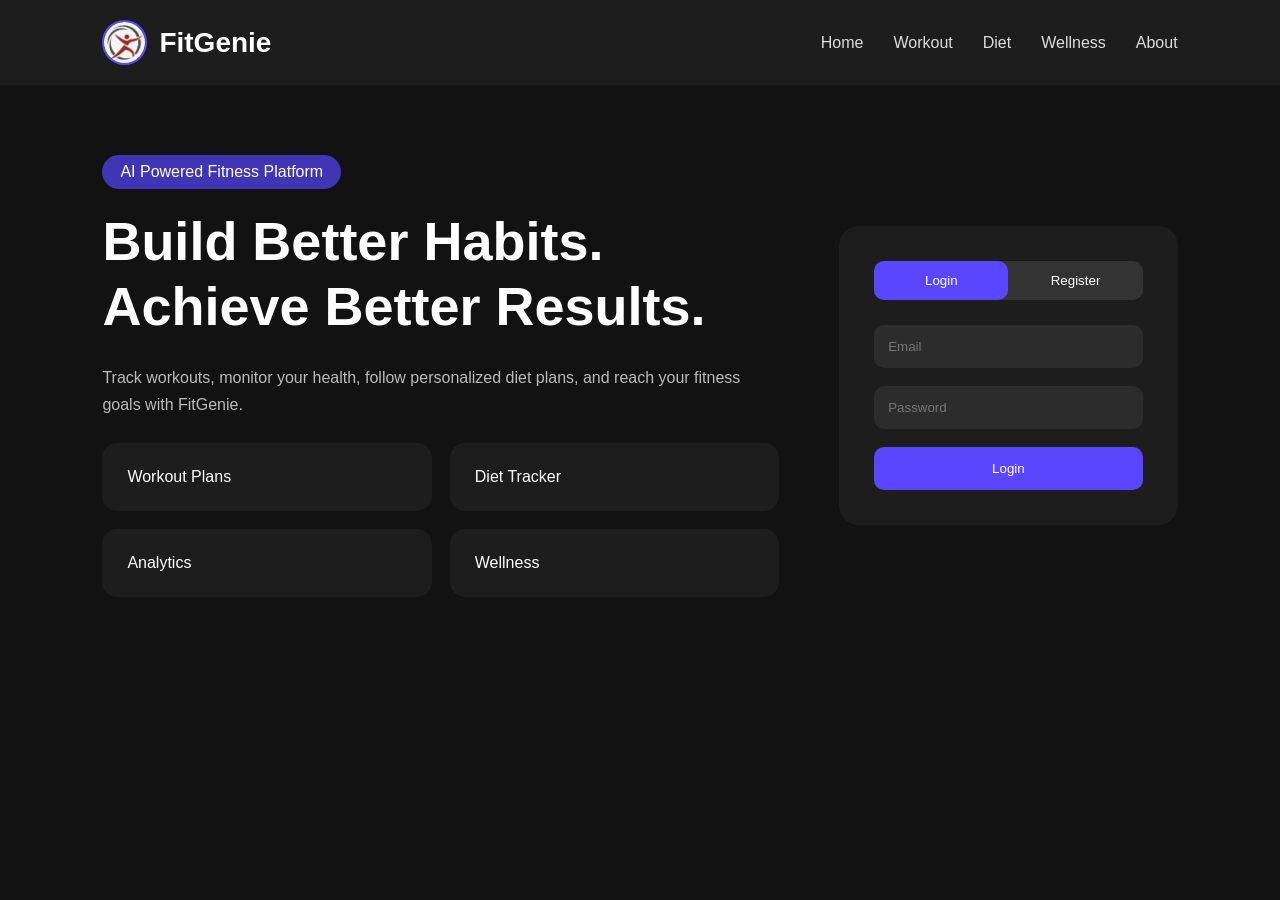
==== index.html @ abb96661 "Initialize web pages" ====
<!DOCTYPE html>
<html lang="en">
<head>
    <meta charset="UTF-8">
    <meta name="viewport" content="width=device-width, initial-scale=1.0">
    <title>FitGenie</title>
    <link rel="stylesheet" href="style.css">
</head>
<body>

<header>
    <nav class="navbar">

        <div class="logo"> <img src="logo.png">FitGenie</div>

        <ul class="nav-links">
            <li><a href="#">Home</a></li>
            <li><a href="#">Workout</a></li>
            <li><a href="#">Diet</a></li>
            <li><a href="#">Wellness</a></li>
            <li><a href="#">About</a></li>
        </ul>

        <button class="menu-btn" onclick="toggleMenu()">☰</button>

    </nav>

    <div class="mobile-menu" id="mobileMenu">
        <a href="bmi.html">BMI</a>
        <a href="blog.html" target="blank">Blog</a>
        <a href="about.html" target="blank">About</a>
    </div>

</header>

<section class="hero">

    <div class="left">

        <span class="badge">
            AI Powered Fitness Platform
        </span>

        <h1>
            Build Better Habits.<br>
            Achieve Better Results.
        </h1>

        <p>
            Track workouts, monitor your health,
            follow personalized diet plans,
            and reach your fitness goals with FitGenie.
        </p>

        <div class="features">

            <div class="card"> Workout Plans</div>
            <div class="card"> Diet Tracker</div>
            <div class="card"> Analytics</div>
            <div class="card"> Wellness</div>

        </div>

    </div>

    <div class="right">

        <div class="form-box">

            <div class="tabs">

                <button class="tab active" id="loginTab"
                    onclick="showLogin()">
                    Login
                </button>

                <button class="tab" id="registerTab"
                    onclick="showRegister()">
                    Register
                </button>

            </div>

            <form id="loginForm">

                <input type="email"
                    placeholder="Email">

                <input type="password"
                    placeholder="Password">

                <button class="submit-btn">
                    Login
                </button>

            </form>

            <form id="registerForm" style="display:none;">

                <input type="text"
                    placeholder="Full Name">

                <input type="email"
                    placeholder="Email">

                <input type="password"
                    placeholder="Password">

                <button class="submit-btn">
                    Create Account
                </button>

            </form>

        </div>

    </div>

</section>

<script>
function toggleMenu(){

const menu=document.getElementById("mobileMenu");

    if(menu.style.display==="block"){
        menu.style.display="none";
    }else{
        menu.style.display="block";
    }

}

const loginForm=document.getElementById("loginForm");
const registerForm=document.getElementById("registerForm");

const loginTab=document.getElementById("loginTab");
const registerTab=document.getElementById("registerTab");

function showLogin(){

    loginForm.style.display="block";
    registerForm.style.display="none";

    loginTab.classList.add("active");
    registerTab.classList.remove("active");

}

function showRegister(){

    loginForm.style.display="none";
    registerForm.style.display="block";

    registerTab.classList.add("active");
    loginTab.classList.remove("active");

}
</script>

</body>
</html>
---- style.css ----
*{
    margin:0;
    padding:0;
    box-sizing:border-box;
    font-family:Arial,sans-serif;
}

body{
    background:#121212;
    color:white;
}

/* Navbar */

.navbar{
    display:flex;
    justify-content:space-between;
    align-items:center;
    padding:20px 8%;
    background:#1d1d1d;
}

.logo{
    display:flex;
    align-items:center;
    gap:12px;
    font-size:28px;
    font-weight:700;
}

.logo img{
    width:45px;
    height:45px;
    border-radius:50%;
    object-fit:cover;
    border:2px solid #5b46ff;
}
.nav-links{
    display:flex;
    list-style:none;
    gap:30px;
}

.nav-links a{
    color:#ddd;
    text-decoration:none;
}

.nav-links a:hover{
    color:#7c5cff;
}

.menu-btn{
    display:none;
    background:none;
    color:white;
    border:none;
    font-size:28px;
}

.mobile-menu{
    display:none;
    background:#1d1d1d;
}

.mobile-menu a{
    display:block;
    padding:15px;
    color:white;
    text-decoration:none;
}

/* Hero */

.hero{
    display:grid;
    grid-template-columns:2fr 1fr;
    gap:60px;
    padding:70px 8%;
    align-items:center;
}

.badge{
    background:#4035b4;
    display:inline-block;
    padding:8px 18px;
    border-radius:20px;
    margin-bottom:20px;
}

h1{
    font-size:54px;
    line-height:1.2;
}

p{
    margin:25px 0;
    color:#bbb;
    line-height:1.7;
}

.features{
    display:grid;
    grid-template-columns:repeat(2,1fr);
    gap:18px;
}

.card{
    background:#1d1d1d;
    padding:25px;
    border-radius:15px;
}

/* Form */

.form-box{
    background:#1d1d1d;
    padding:35px;
    border-radius:20px;
}

.tabs{
    display:flex;
    background:#333;
    border-radius:10px;
    margin-bottom:25px;
}

.tab{
    flex:1;
    padding:12px;
    background:none;
    border:none;
    color:white;
    cursor:pointer;
}

.active{
    background:#5b46ff;
    border-radius:10px;
}

input{
    width:100%;
    padding:14px;
    margin-bottom:18px;
    border:none;
    border-radius:10px;
    background:#2c2c2c;
    color:white;
}

.submit-btn{
    width:100%;
    padding:14px;
    background:#5b46ff;
    color:white;
    border:none;
    border-radius:10px;
    cursor:pointer;
}

.submit-btn:hover{
    background:#4834d4;
}

/* Responsive */

@media(max-width:900px){

.hero{
    grid-template-columns:1fr;
}

.nav-links{
    display:none;
}

.menu-btn{
    display:block;
}

}
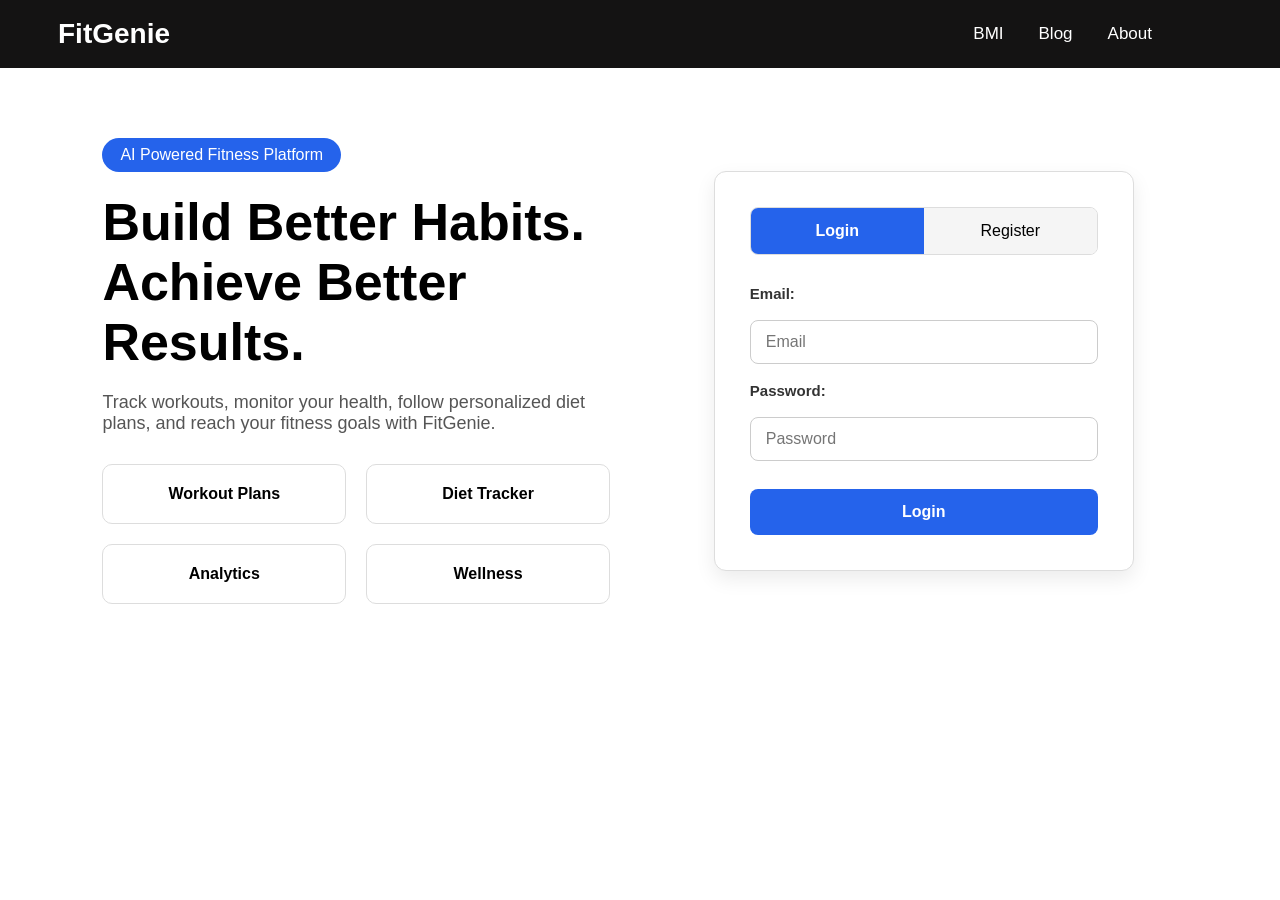
==== commit bf807f9e: "navbar and login page create" ====
--- a/index.html
+++ b/index.html
@@ -11,14 +11,12 @@
 <header>
     <nav class="navbar">
 
-        <div class="logo"> <img src="logo.png">FitGenie</div>
+        <div class="logo">FitGenie</div>
 
         <ul class="nav-links">
-            <li><a href="#">Home</a></li>
-            <li><a href="#">Workout</a></li>
-            <li><a href="#">Diet</a></li>
-            <li><a href="#">Wellness</a></li>
-            <li><a href="#">About</a></li>
+            <li><a href="bmi.html">BMI</a></li>
+            <li><a href="blog.html" target="_blank">Blog</a></li>
+            <li><a href="about.html" target="_blank">About</a></li>
         </ul>
 
         <button class="menu-btn" onclick="toggleMenu()">☰</button>
@@ -27,8 +25,8 @@
 
     <div class="mobile-menu" id="mobileMenu">
         <a href="bmi.html">BMI</a>
-        <a href="blog.html" target="blank">Blog</a>
-        <a href="about.html" target="blank">About</a>
+        <a href="blog.html" target="_blank">Blog</a>
+        <a href="about.html" target="_blank">About</a>
     </div>
 
 </header>
@@ -64,9 +62,7 @@
     </div>
 
     <div class="right">
-
         <div class="form-box">
-
             <div class="tabs">
 
                 <button class="tab active" id="loginTab"
@@ -78,50 +74,42 @@
                     onclick="showRegister()">
                     Register
                 </button>
-
             </div>
 
             <form id="loginForm">
+                <label for="loginemail">Email:</label>
+                <input type="email" id="loginemail" placeholder="Email" required>
 
-                <input type="email"
-                    placeholder="Email">
+                <label for="loginpassword">Password:</label>
+                <input type="password" id="loginpassword" placeholder="Password" required>
 
-                <input type="password"
-                    placeholder="Password">
-
-                <button class="submit-btn">
+                <button type="submit" class="submit-btn">
                     Login
                 </button>
-
             </form>
 
             <form id="registerForm" style="display:none;">
+                <label for="name">Full Name:</label>
+                <input type="text" id="name" placeholder="Full Name" required>
 
-                <input type="text"
-                    placeholder="Full Name">
+                <label for="registeremail">Email:</label>
+                <input type="email" id="registeremail" placeholder="Email" required>
 
-                <input type="email"
-                    placeholder="Email">
+                <label for="registerpassword">Password:</label>
+                <input type="password" id="registerpassword" placeholder="Password" required>
 
-                <input type="password"
-                    placeholder="Password">
-
-                <button class="submit-btn">
+                <button type="submit" class="submit-btn">
                     Create Account
                 </button>
-
             </form>
-
         </div>
-
     </div>
-
 </section>
 
 <script>
 function toggleMenu(){
 
-const menu=document.getElementById("mobileMenu");
+const menu = document.getElementById("mobileMenu");
 
     if(menu.style.display==="block"){
         menu.style.display="none";
--- a/style.css
+++ b/style.css
@@ -2,175 +2,302 @@
     margin:0;
     padding:0;
     box-sizing:border-box;
-    font-family:Arial,sans-serif;
 }
 
 body{
-    background:#121212;
-    color:white;
-}
-
-/* Navbar */
+    font-family:Arial, Helvetica, sans-serif;
+}
+
+/* -------------NAVBAR */
 
 .navbar{
+
     display:flex;
     justify-content:space-between;
     align-items:center;
-    padding:20px 8%;
-    background:#1d1d1d;
+    padding:18px;
+    background:rgb(20, 19, 19);
+    color:white;
+    position:sticky;
+    
 }
 
 .logo{
-    display:flex;
-    align-items:center;
-    gap:12px;
     font-size:28px;
-    font-weight:700;
-}
-
-.logo img{
-    width:45px;
-    height:45px;
-    border-radius:50%;
-    object-fit:cover;
-    border:2px solid #5b46ff;
-}
+    font-weight:bold;
+    margin-left:40px;
+}
+
+/* --------------------GRID ----------*/
+
 .nav-links{
-    display:flex;
+    display:grid;
+    grid-template-columns:repeat(5,auto);
+    gap:35px;
     list-style:none;
-    gap:30px;
+    margin-right:40px;
 }
 
 .nav-links a{
-    color:#ddd;
+    color:white;
     text-decoration:none;
+    font-size:17px;
 }
 
 .nav-links a:hover{
-    color:#7c5cff;
-}
+    color:#5a9cec;
+}
+ /*-------------- HAMBURGER  ---------*/
 
 .menu-btn{
     display:none;
+    font-size:30px;
+    border:none;
     background:none;
     color:white;
-    border:none;
-    font-size:28px;
-}
+    cursor:pointer;
+
+}
+
+/*-----------MOBILE----------- */
+
+@media(max-width:768px){
+   .navbar{
+     flex-wrap:wrap;
+    }
+
+    .menu-btn{
+      display:block;
+    }
+
+    .nav-links{
+      width:100%;
+      grid-template-columns:repeat(1,auto);
+      text-align:center;
+      gap:0;
+      overflow:hidden;
+      max-height:0;
+      background:#111827;
+      margin-top:20px;
+    }
+
+    .nav-links.active{
+      max-height:400px;
+    }
+
+   .nav-links li{
+     padding:18px 0;
+     border-top:1px solid rgba(255,255,255,.15);
+    }
+}
+
+/* ----login page------- */
+
+/*MOBILE MENU-------*/
 
 .mobile-menu{
     display:none;
-    background:#1d1d1d;
+    background:white;
+    border-top:1px solid #ddd;
 }
 
 .mobile-menu a{
     display:block;
     padding:15px;
-    color:white;
     text-decoration:none;
-}
-
-/* Hero */
+    color:#222;
+    border-bottom:1px solid #eee;
+}
+
+.mobile-menu a:hover{
+    background:#f0f4ff;
+}
+
+/* ------------ HERO SECTION------ */
 
 .hero{
-    display:grid;
-    grid-template-columns:2fr 1fr;
+    display:flex;
+    justify-content:space-between;
+    align-items:center;
     gap:60px;
     padding:70px 8%;
-    align-items:center;
+}
+
+/* -------LEFT SIDE--------*/
+
+.left{
+    flex:1;
 }
 
 .badge{
-    background:#4035b4;
     display:inline-block;
+    background:#2563eb;
+    color:white;
     padding:8px 18px;
-    border-radius:20px;
+    border-radius:30px;
     margin-bottom:20px;
 }
 
-h1{
-    font-size:54px;
-    line-height:1.2;
-}
-
-p{
-    margin:25px 0;
-    color:#bbb;
-    line-height:1.7;
-}
+.left h1{
+    font-size:52px;
+    margin-bottom:20px;
+}
+
+.left p{
+    font-size:18px;
+    color:#555;
+    margin-bottom:30px;
+}
+
+/*--------FEATURES---- */
 
 .features{
     display:grid;
     grid-template-columns:repeat(2,1fr);
-    gap:18px;
+    gap:20px;
 }
 
 .card{
-    background:#1d1d1d;
-    padding:25px;
-    border-radius:15px;
-}
-
-/* Form */
+    background:white;
+    padding:20px;
+    text-align:center;
+    border-radius:10px;
+    border:1px solid #ddd;
+    font-weight:bold;
+}
+
+.card:hover{
+    background:#2563eb;
+    color:white;
+}
+
+/* -----RIGHT SIDE------*/
+
+.right{
+    flex:1;
+    display:flex;
+    justify-content:center;
+}
+
+/* -----FORM BOX--------*/
 
 .form-box{
-    background:#1d1d1d;
+    width:100%;
+    max-width:420px;
+    background:#fff;
     padding:35px;
-    border-radius:20px;
-}
+    border-radius:12px;
+    border:1px solid #ddd;
+    box-shadow:0 8px 20px rgba(0,0,0,.08);
+
+}
+
+/*-------TABS --------- */
 
 .tabs{
     display:flex;
-    background:#333;
-    border-radius:10px;
-    margin-bottom:25px;
+    margin-bottom:30px;
+    border-radius:8px;
+    overflow:hidden;
+    border:1px solid #ddd;
+
 }
 
 .tab{
     flex:1;
-    padding:12px;
-    background:none;
+    padding:14px;
     border:none;
-    color:white;
+    background:#f5f5f5;
     cursor:pointer;
-}
-
-.active{
-    background:#5b46ff;
-    border-radius:10px;
-}
+    font-size:16px;
+    transition:.3s;
+}
+
+.tab:hover{
+    background:#e9ecef;
+}
+
+.tab.active{
+
+    background:#2563eb;
+    color:white;
+    font-weight:bold;
+}
+
+/* ----------FORM -------- */
+
+form{
+
+    display:flex;
+
+    flex-direction:column;
+
+    gap:18px;
+
+}
+
+/* -------------- INPUT GROUP --------- */
+
+.input-group{
+
+    display:flex;
+
+    flex-direction:column;
+
+    gap:8px;
+
+}
+
+/* ----------LABEL-----------*/
+
+label{
+    font-size:15px;
+    font-weight:600;
+    color:#333;
+}
+
+/* -------INPUT------  */
 
 input{
     width:100%;
+    padding:12px 15px;
+    font-size:16px;
+    border:1px solid #ccc;
+    border-radius:8px;
+    transition:.3s;
+
+}
+
+input:focus{
+    outline:none;
+    border-color:#2563eb;
+    box-shadow:0 0 5px rgba(37,99,235,.25);
+
+}
+
+/* --------------BUTTON --------*/
+
+.submit-btn{
+    margin-top:10px;
     padding:14px;
-    margin-bottom:18px;
     border:none;
-    border-radius:10px;
-    background:#2c2c2c;
-    color:white;
-}
-
-.submit-btn{
-    width:100%;
-    padding:14px;
-    background:#5b46ff;
-    color:white;
-    border:none;
-    border-radius:10px;
+    border-radius:8px;
+    background:#2563eb;
+    color:white;
+    font-size:16px;
+    font-weight:600;
     cursor:pointer;
+    transition:.3s;
+
 }
 
 .submit-btn:hover{
-    background:#4834d4;
-}
-
-/* Responsive */
-
-@media(max-width:900px){
-
-.hero{
-    grid-template-columns:1fr;
-}
+    background:#1d4ed8;
+}
+
+/*--------RESPONSIVE--------*/
+
+@media(max-width:768px){
 
 .nav-links{
     display:none;
@@ -180,4 +307,22 @@
     display:block;
 }
 
+.hero{
+
+    flex-direction:column;
+    text-align:center;
+}
+
+.features{
+    grid-template-columns:1fr;
+}
+
+.left h1{
+    font-size:38px;
+}
+
+.form-box{
+    width:100%;
+}
+
 }
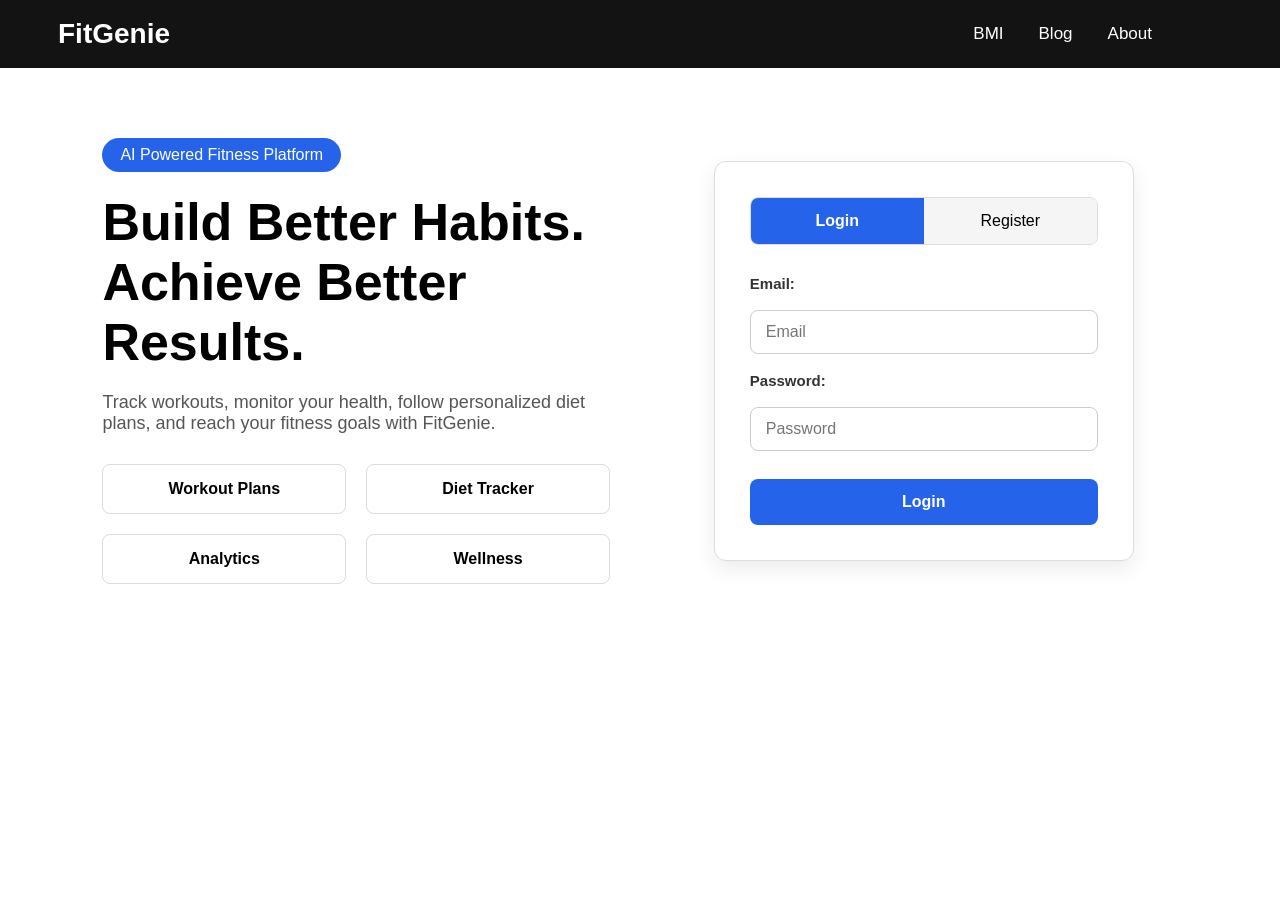
==== commit c6040546: "user login feature done" ====
--- a/index.html
+++ b/index.html
@@ -14,7 +14,7 @@
         <div class="logo">FitGenie</div>
 
         <ul class="nav-links">
-            <li><a href="bmi.html">BMI</a></li>
+            <li><a href="#" onclick="openBMI()">BMI</a></li>
             <li><a href="blog.html" target="_blank">Blog</a></li>
             <li><a href="about.html" target="_blank">About</a></li>
         </ul>
@@ -24,7 +24,7 @@
     </nav>
 
     <div class="mobile-menu" id="mobileMenu">
-        <a href="bmi.html">BMI</a>
+        <a href="#" onclick="openBMI()">BMI</a>
         <a href="blog.html" target="_blank">Blog</a>
         <a href="about.html" target="_blank">About</a>
     </div>
@@ -106,44 +106,150 @@
     </div>
 </section>
 
+   <!-- BMI POPUP -->
+
+<div class="bmi-modal" id="bmiModal">
+
+    <div class="bmi-box">
+        <span class="close-btn" onclick="closeBMI()">&times;</span>
+
+        <h2>BMI Calculator</h2>
+        <label>Height (cm)</label>
+
+        <input type="number" id="height" placeholder="Enter height">
+        <label>Weight (kg)</label>
+
+        <input type="number" id="weight" placeholder="Enter weight">
+        <button onclick="calculateBMI()"> Calculate BMI </button>
+
+        <h3 id="result" ></h3>
+
+    </div>
+
+</div>
 <script>
 function toggleMenu(){
-
 const menu = document.getElementById("mobileMenu");
-
     if(menu.style.display==="block"){
         menu.style.display="none";
     }else{
         menu.style.display="block";
     }
-
 }
 
 const loginForm=document.getElementById("loginForm");
 const registerForm=document.getElementById("registerForm");
-
 const loginTab=document.getElementById("loginTab");
 const registerTab=document.getElementById("registerTab");
 
 function showLogin(){
-
     loginForm.style.display="block";
     registerForm.style.display="none";
-
     loginTab.classList.add("active");
     registerTab.classList.remove("active");
-
 }
 
 function showRegister(){
-
     loginForm.style.display="none";
     registerForm.style.display="block";
-
     registerTab.classList.add("active");
     loginTab.classList.remove("active");
-
-}
+}
+
+// ------------bmi popup--------
+function openBMI(){
+    document.getElementById("bmiModal").style.display="flex";
+}
+
+function closeBMI(){
+    document.getElementById("bmiModal").style.display="none";
+}
+
+function calculateBMI(){
+    const height = Number(document.getElementById("height").value);
+    const weight = Number(document.getElementById("weight").value);
+
+    if(height<=0 || weight<=0){
+        alert("Please enter valid height and weight.");
+        return;
+    }
+
+    const bmi = weight / ((height/100)*(height/100));
+    let category="";
+
+    if(bmi<18.5){
+         category="Underweight";
+        }
+    else if(bmi<25){ 
+        category="Normal Weight";
+        }
+    else if(bmi<30){ 
+        category="Overweight";
+        }
+    else{ 
+        category="Obese";
+      }
+
+    document.getElementById("result").innerHTML= "BMI : "+bmi.toFixed(1)+"<br>"+category;
+}
+
+// -------------connect register form-------
+registerForm.addEventListener("submit", async function(e){
+    e.preventDefault();
+    const data = {
+        name: document.getElementById("name").value,
+        email: document.getElementById("registeremail").value,
+        password: document.getElementById("registerpassword").value
+    };
+
+    try {
+        const response = await fetch("http://127.0.0.1:8000/register", {
+            method: "POST",
+            headers: { "Content-Type": "application/json" },
+            body: JSON.stringify(data)
+        });
+        const result = await response.json();
+        if(response.ok) {
+            alert(result.message);
+            showLogin();
+        } else {
+            alert(result.detail || "Registration failed");
+        }
+    } catch(err) {
+        alert("Server error during registration.");
+    }
+});
+
+// -------------connect login form & redirect-------
+loginForm.addEventListener("submit", async function(e){
+    e.preventDefault();
+    const data = {
+        email: document.getElementById("loginemail").value,
+        password: document.getElementById("loginpassword").value
+    };
+
+    try {
+        const response = await fetch("http://127.0.0.1:8000/login", {
+            method: "POST",
+            headers: { "Content-Type": "application/json" },
+            body: JSON.stringify(data)
+        });
+        const result = await response.json();
+        
+        if(response.ok) {
+            localStorage.setItem("user_id", result.user_id);
+            localStorage.setItem("name", result.name);
+            window.location.href = "dashboard.html";
+        } else {
+            // This will show you the exact error coming from FastAPI (e.g. User not found / Wrong Password)
+            console.error("Backend Error Details:", result);
+            alert(result.detail || "Login failed");
+        }
+    } catch(err) {
+        console.error("Network/Server Error:", err);
+        alert("Server connection failed.");
+    }
+});
 </script>
 
 </body>
--- a/style.css
+++ b/style.css
@@ -308,7 +308,6 @@
 }
 
 .hero{
-
     flex-direction:column;
     text-align:center;
 }
@@ -324,5 +323,349 @@
 .form-box{
     width:100%;
 }
-
-}+   /* --------wellness form------- */
+.form-row{
+        grid-template-columns:1fr;
+    }
+
+.checkbox-grid{
+        grid-template-columns:1fr;
+    }
+
+.wellness-form{
+        padding:20px;
+    }
+
+    /* ---workout--- */
+.search-section input{
+width:90%;
+
+}
+
+}
+
+
+/* ------------wellness form----- */
+
+.wellness-container{
+    width:100%;
+    padding:60px 20px;
+    display:flex;
+    justify-content:center;
+    background:#7dadf5;
+
+}
+
+.wellness-form{
+
+    width:100%;
+    max-width:850px;
+    background:#ee6c6c;
+    border:1px solid #ddd;
+    border-radius:10px;
+    padding:35px;
+
+}
+
+.wellness-form h2{
+    text-align:center;
+    margin-bottom:35px;
+}
+
+.form-section{
+    margin-bottom:30px;
+}
+
+.form-section h3{
+    margin-bottom:18px;
+    color:#0b121c;
+    border-bottom:1px solid #ddd;
+    padding-bottom:8px;
+
+}
+
+.form-row{
+    display:grid;
+    grid-template-columns:repeat(2,1fr);
+    gap:20px;
+
+}
+
+.input-group{
+    display:flex;
+    flex-direction:column;
+    margin-bottom:18px;
+}
+
+.input-group label{
+    margin-bottom:8px;
+    font-weight:600;
+}
+
+.wellness-form input,
+.wellness-form select,
+.wellness-form textarea{
+    width:100%;
+    padding:12px;
+    border:1px solid #ccc;
+    border-radius:6px;
+    font-size:15px;
+}
+
+.checkbox-grid{
+    display:grid;
+    grid-template-columns:repeat(2,1fr);
+    gap:15px;
+}
+
+.checkbox-grid label{
+    display:flex;
+    align-items:center;
+    gap:8px;
+
+}
+
+.checkbox-grid input{
+    width:auto;
+}
+
+.save-btn{
+    width:100%;
+    padding:14px;
+    border:none;
+    border-radius:6px;
+    background:#2563eb;
+    color:#fff;
+    font-size:16px;
+    cursor:pointer;
+
+}
+
+.save-btn:hover{
+    background:#1d4ed8;
+}
+
+/* ----------BMI form---- */
+/* ---------- BMI MODAL ---------- */
+
+.bmi-modal{
+
+    display:none;
+
+    position:fixed;
+
+    left:0;
+
+    top:0;
+
+    width:100%;
+
+    height:100%;
+
+    background:rgba(0,0,0,.5);
+
+    justify-content:center;
+
+    align-items:center;
+
+    z-index:1000;
+
+}
+
+.bmi-box{
+
+    width:350px;
+
+    background:white;
+
+    padding:25px;
+
+    border-radius:8px;
+
+    position:relative;
+
+}
+
+.bmi-box h2{
+
+    text-align:center;
+
+    margin-bottom:20px;
+
+}
+
+.bmi-box label{
+
+    display:block;
+
+    margin-top:15px;
+
+    margin-bottom:5px;
+
+}
+
+.bmi-box input{
+
+    width:100%;
+
+    padding:10px;
+
+    border:1px solid #ccc;
+
+    border-radius:5px;
+
+}
+
+.bmi-box button{
+
+    width:100%;
+
+    margin-top:20px;
+
+    padding:12px;
+
+    border:none;
+
+    background:#2563eb;
+
+    color:white;
+
+    border-radius:5px;
+
+    cursor:pointer;
+
+}
+
+.bmi-box button:hover{
+
+    background:#1d4ed8;
+
+}
+
+.close-btn{
+
+    position:absolute;
+
+    top:10px;
+
+    right:15px;
+
+    font-size:28px;
+
+    cursor:pointer;
+
+}
+
+#result{
+
+    margin-top:20px;
+
+    text-align:center;
+
+}
+
+
+/* ----------workout general */
+
+.category-section{
+
+display:flex;
+justify-content:center;
+gap:10px;
+flex-wrap:wrap;
+margin-bottom:30px;
+
+}
+
+.category-section button{
+
+padding:10px 20px;
+border:none;
+background:#2563eb;
+color:white;
+cursor:pointer;
+
+}
+
+.category-section button:hover{
+
+background:#1d4ed8;
+
+}
+
+.workout-container{
+
+display:grid;
+
+grid-template-columns:
+repeat(auto-fit,minmax(280px,1fr));
+
+gap:20px;
+
+padding:20px;
+
+}
+
+.card{
+
+background:white;
+
+padding:15px;
+
+border:1px solid #ddd;
+
+border-radius:8px;
+
+text-align:center;
+
+}
+
+.card h3{
+
+margin-top:10px;
+
+}
+
+.card p{
+
+margin-top:8px;
+color:#666;
+
+}
+
+iframe{
+
+border:none;
+
+border-radius:6px;
+
+}
+
+h3{
+    margin-left: 50px;
+
+}
+
+.dashboard-grid{
+    display:grid;
+    grid-template-columns:repeat(3,1fr);
+    gap:20px;
+    padding:20px;
+}
+.activity-card{
+    background:white;
+    padding:20px;
+    border-radius:8px;
+    border:1px solid #ddd;
+    text-align:center;
+    gap:5  0px;
+
+
+}
+.content{
+    margin-top:20px;
+    padding: 5px;
+
+}
+
+
